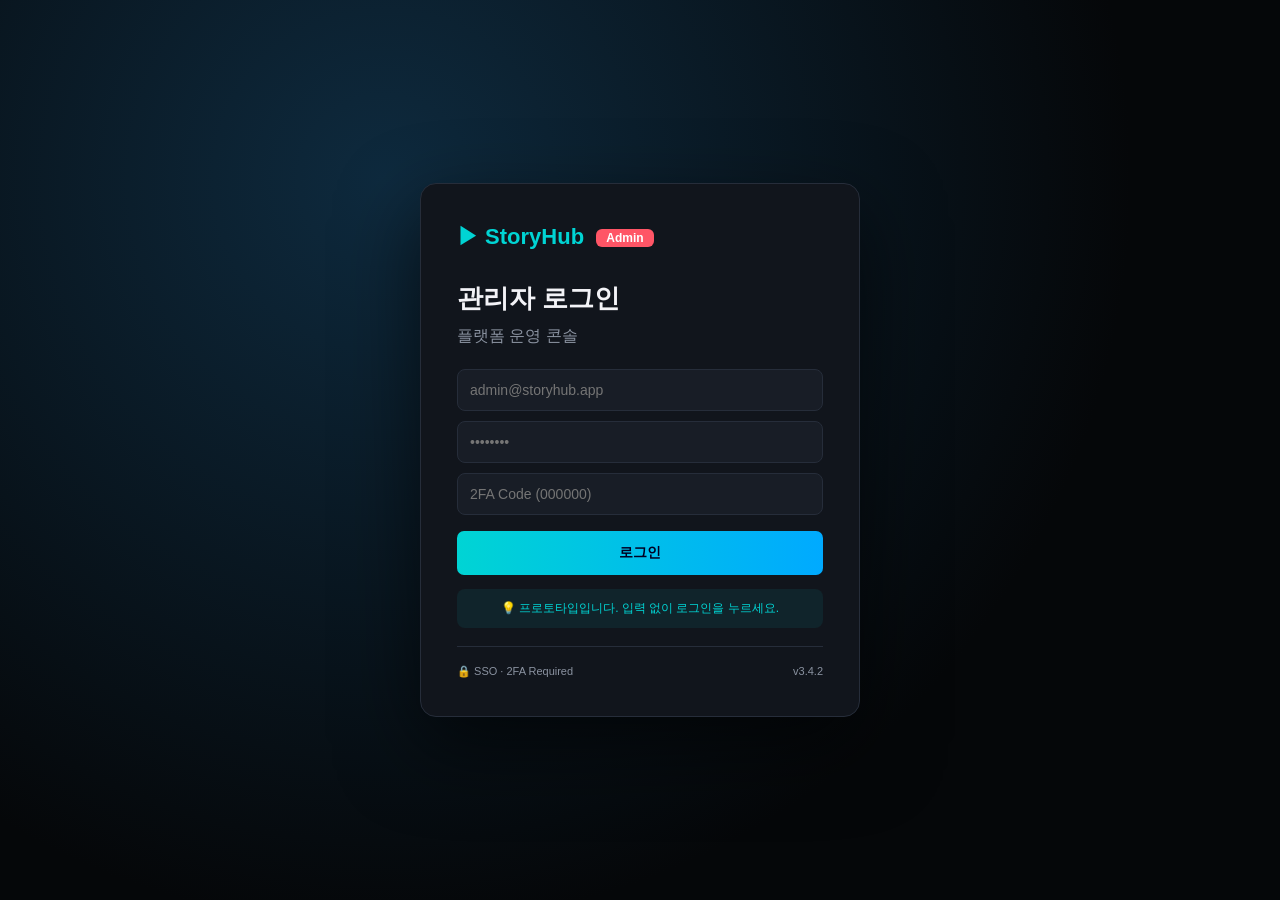
==== admin.html @ e4908abc "add file" ====
<!DOCTYPE html>
<html lang="ko">
<head>
<meta charset="UTF-8">
<meta name="viewport" content="width=device-width, initial-scale=1.0">
<title>StoryHub Admin Console</title>
<link rel="stylesheet" href="admin-styles.css">
</head>
<body>

<!-- ============ LOGIN ============ -->
<div id="loginOverlay" class="login-overlay">
  <div class="login-box">
    <div class="login-brand">▶ StoryHub <span class="ad">Admin</span></div>
    <h1 data-i18n="login_title">관리자 로그인</h1>
    <p data-i18n="login_sub">플랫폼 운영 콘솔</p>
    <div class="login-body">
      <input type="email" placeholder="admin@storyhub.app">
      <input type="password" placeholder="••••••••">
      <input type="text" placeholder="2FA Code (000000)">
      <button class="btn-primary full" onclick="enterAdmin()" data-i18n="btn_login">로그인</button>
    </div>
    <div class="login-note" data-i18n="auth_note">💡 프로토타입입니다. 입력 없이 로그인을 누르세요.</div>
    <div class="login-foot">
      <span>🔒 SSO · 2FA Required</span>
      <span>v3.4.2</span>
    </div>
  </div>
</div>

<!-- ============ CONSOLE ============ -->
<div id="console" class="console hidden">

  <aside class="sidebar">
    <div class="sb-brand">▶ <span>StoryHub</span><em>Admin Console</em></div>
    <div class="sb-user">
      <div class="sb-user-av">A</div>
      <div>
        <div class="sb-user-name">Admin · Park J.</div>
        <div class="sb-user-role">Super Admin</div>
      </div>
      <span class="online"></span>
    </div>
    <nav class="sb-nav" id="sbNav">
      <a href="#" data-page="dashboard" class="active"><span>📊</span><span data-i18n="nav_dashboard">대시보드</span></a>
      <div class="sb-sec" data-i18n="sec_review">검수</div>
      <a href="#" data-page="review"><span>⏳</span><span data-i18n="nav_review">검수 대기</span><em class="badge-num" id="bgReview">12</em></a>
      <a href="#" data-page="subtitle"><span>💬</span><span data-i18n="nav_sub">자막 검수</span><em class="badge-num">38</em></a>
      <a href="#" data-page="reports"><span>🚩</span><span data-i18n="nav_reports">신고 처리</span><em class="badge-num red">7</em></a>
      <div class="sb-sec" data-i18n="sec_manage">관리</div>
      <a href="#" data-page="content"><span>🎞️</span><span data-i18n="nav_content">콘텐츠</span></a>
      <a href="#" data-page="partners"><span>🤝</span><span data-i18n="nav_partners">파트너</span></a>
      <a href="#" data-page="users"><span>👥</span><span data-i18n="nav_users">사용자</span></a>
      <div class="sb-sec" data-i18n="sec_revenue">매출</div>
      <a href="#" data-page="settlements"><span>💰</span><span data-i18n="nav_settle">정산</span></a>
      <a href="#" data-page="featured"><span>🎯</span><span data-i18n="nav_feat">추천 / 배너</span></a>
      <a href="#" data-page="promotions"><span>🎁</span><span data-i18n="nav_promo">프로모션</span></a>
      <div class="sb-sec" data-i18n="sec_system">시스템</div>
      <a href="#" data-page="analytics"><span>📈</span><span data-i18n="nav_analytics">통계 분석</span></a>
      <a href="#" data-page="system"><span>🛠</span><span data-i18n="nav_system">시스템 설정</span></a>
    </nav>
    <div class="sb-foot">
      <div class="health">
        <span class="online"></span> <span data-i18n="all_ops">All systems operational</span>
      </div>
      <a href="#" id="btnLogout"><span>🚪</span><span data-i18n="logout">로그아웃</span></a>
    </div>
  </aside>

  <div class="main">
    <header class="topbar">
      <div class="tb-left">
        <input type="text" class="search" placeholder="콘텐츠, 파트너, 사용자, 거래 검색...">
      </div>
      <div class="tb-right">
        <select id="langSelect" class="select-mini">
          <option value="ko">🇰🇷 KO</option><option value="en">🇺🇸 EN</option>
        </select>
        <button class="icon-btn">🌐 <span data-i18n="all_regions">전 지역</span></button>
        <button class="icon-btn" id="bellBtn">🔔 <span class="dot"></span></button>
        <button class="icon-btn" onclick="window.open('partner.html','_blank')">📦 <span data-i18n="open_partner">파트너 콘솔</span></button>
        <button class="icon-btn" onclick="window.open('index.html','_blank')">👁 <span data-i18n="open_user">유저 화면</span></button>
        <div class="profile-wrap">
          <button class="avatar" id="avatarBtn">A</button>
          <div class="profile-menu hidden" id="profileMenu">
            <div class="pm-head"><strong>Park Jaehyun</strong><span>admin@storyhub.app</span><div class="role-tag">Super Admin</div></div>
            <a href="#" data-page="system"><span data-i18n="pm_account">계정 / 권한</span></a>
            <a href="#" data-page="system"><span data-i18n="pm_audit">감사 로그</span></a>
            <hr>
            <a href="#" id="pmLogout"><span data-i18n="logout">로그아웃</span></a>
          </div>
        </div>
      </div>
    </header>

    <div class="notif-drawer hidden" id="notifDrawer">
      <h4 data-i18n="notif_title">알림</h4>
      <div id="notifList"></div>
    </div>

    <main class="page" id="page"></main>
  </div>
</div>

<!-- Modals -->
<div class="modal-backdrop hidden" id="reviewModal">
  <div class="modal review-modal"><button class="close" onclick="closeModal('reviewModal')">×</button><div id="reviewBody"></div></div>
</div>
<div class="modal-backdrop hidden" id="detailModal">
  <div class="modal detail-modal"><button class="close" onclick="closeModal('detailModal')">×</button><div id="detailBody"></div></div>
</div>
<div class="modal-backdrop hidden" id="actionModal">
  <div class="modal action-modal"><button class="close" onclick="closeModal('actionModal')">×</button><div id="actionBody"></div></div>
</div>

<div class="toast hidden" id="toast"></div>

<script src="admin-data.js"></script>
<script src="admin-app.js"></script>
</body>
</html>
---- admin-styles.css ----
* { box-sizing: border-box; margin: 0; padding: 0; }
:root {
  --bg: #0a0d12; --bg2: #11151c; --card: #181d26; --card2: #1f2530;
  --text: #f3f3f7; --muted: #8a92a0; --line: #262d3a;
  --accent: #00d4d4; --accent2: #ffb84d; --accent3: #00aaff;
  --green: #3ad17a; --red: #ff5566; --orange: #ff9933; --blue: #3a8aff;
}
html, body {
  background: var(--bg); color: var(--text);
  font-family: -apple-system, BlinkMacSystemFont, "Segoe UI", "Pretendard", "Apple SD Gothic Neo", "Noto Sans KR", sans-serif;
  line-height: 1.55;
}
button { font-family: inherit; }
a { color: inherit; text-decoration: none; }
.hidden { display: none !important; }
.muted { color: var(--muted); }
.mono { font-family: ui-monospace, SFMono-Regular, Menlo, monospace; font-size: 12px; }

/* ========== LOGIN ========== */
.login-overlay {
  position: fixed; inset: 0; z-index: 999;
  background: radial-gradient(circle at 30% 20%, #0e2a3e 0%, #050709 65%);
  display: flex; align-items: center; justify-content: center; padding: 20px;
}
.login-box {
  width: 440px; max-width: 100%; background: var(--bg2);
  border: 1px solid var(--line); border-radius: 16px; padding: 36px;
  box-shadow: 0 30px 80px rgba(0,0,0,0.6);
}
.login-brand { font-size: 22px; font-weight: 800; margin-bottom: 24px; color: var(--accent); }
.login-brand .ad { background: var(--red); color: white; padding: 2px 10px; border-radius: 6px; font-size: 12px; margin-left: 6px; vertical-align: middle; }
.login-box h1 { font-size: 26px; margin-bottom: 6px; }
.login-box > p { color: var(--muted); margin-bottom: 20px; }
.login-body input {
  width: 100%; background: var(--card); border: 1px solid var(--line); padding: 12px;
  border-radius: 8px; color: var(--text); font-size: 14px; margin-bottom: 10px;
}
.login-body input:focus { outline: none; border-color: var(--accent); }
.btn-primary.full { width: 100%; padding: 13px; font-size: 14px; margin-top: 6px; }
.login-note { margin-top: 14px; padding: 10px; background: rgba(0,212,212,0.08); border-radius: 8px; font-size: 12px; color: var(--accent); text-align: center; }
.login-foot { display: flex; justify-content: space-between; margin-top: 18px; padding-top: 16px; border-top: 1px solid var(--line); font-size: 11px; color: var(--muted); }

/* ========== CONSOLE LAYOUT ========== */
.console { display: flex; min-height: 100vh; }
.sidebar {
  width: 240px; background: var(--bg2); border-right: 1px solid var(--line);
  padding: 16px 12px; display: flex; flex-direction: column;
  position: sticky; top: 0; height: 100vh;
}
.sb-brand {
  font-size: 16px; font-weight: 800; padding: 4px 8px 12px;
  border-bottom: 1px solid var(--line); margin-bottom: 12px;
  color: var(--accent);
}
.sb-brand em { display: block; font-style: normal; font-size: 10px; color: var(--muted); margin-top: 2px; letter-spacing: 1px; text-transform: uppercase; }
.sb-user {
  display: flex; gap: 10px; align-items: center;
  padding: 10px; background: var(--card); border-radius: 10px; margin-bottom: 12px; position: relative;
}
.sb-user-av { width: 32px; height: 32px; border-radius: 50%; background: linear-gradient(135deg, var(--accent), var(--accent3)); display: flex; align-items: center; justify-content: center; font-weight: 800; font-size: 14px; color: #002; }
.sb-user-name { font-weight: 700; font-size: 12px; }
.sb-user-role { font-size: 10px; color: var(--accent2); }
.online { width: 8px; height: 8px; border-radius: 50%; background: var(--green); position: absolute; right: 10px; top: 50%; transform: translateY(-50%); box-shadow: 0 0 0 0 rgba(58,209,122,0.6); animation: pulse 2s infinite; }
@keyframes pulse { 0%,100% { box-shadow: 0 0 0 0 rgba(58,209,122,0.6); } 50% { box-shadow: 0 0 0 6px rgba(58,209,122,0); } }

.sb-nav { flex: 1; display: flex; flex-direction: column; gap: 1px; overflow-y: auto; }
.sb-sec { font-size: 10px; color: var(--muted); padding: 12px 8px 6px; letter-spacing: 1px; text-transform: uppercase; }
.sb-nav a {
  display: flex; gap: 10px; align-items: center; padding: 9px 12px;
  border-radius: 6px; font-size: 13px; color: var(--muted); cursor: pointer;
}
.sb-nav a:hover { background: var(--card); color: var(--text); }
.sb-nav a.active { background: linear-gradient(90deg, rgba(0,212,212,0.18), rgba(0,170,255,0.08)); color: var(--accent); font-weight: 600; border-left: 2px solid var(--accent); padding-left: 10px; }
.sb-nav a span:first-child { width: 18px; text-align: center; font-size: 14px; }
.badge-num { background: var(--accent); color: #002; font-style: normal; font-weight: 800; font-size: 10px; padding: 2px 7px; border-radius: 999px; margin-left: auto; }
.badge-num.red { background: var(--red); color: white; }

.sb-foot { padding-top: 12px; border-top: 1px solid var(--line); }
.health { display: flex; align-items: center; gap: 8px; padding: 8px 10px; background: var(--card); border-radius: 8px; font-size: 11px; margin-bottom: 6px; }
.sb-foot a { display: flex; gap: 10px; align-items: center; padding: 8px 12px; border-radius: 6px; font-size: 12px; color: var(--muted); cursor: pointer; }
.sb-foot a:hover { color: var(--text); }

.main { flex: 1; min-width: 0; }
.topbar {
  display: flex; justify-content: space-between; align-items: center;
  padding: 10px 24px; background: rgba(10,13,18,0.85); backdrop-filter: blur(10px);
  border-bottom: 1px solid var(--line); position: sticky; top: 0; z-index: 50;
}
.tb-left { flex: 1; max-width: 480px; }
.search {
  width: 100%; background: var(--card); border: 1px solid var(--line); color: var(--text);
  padding: 9px 14px; border-radius: 8px; font-size: 13px;
}
.search:focus { outline: none; border-color: var(--accent); }
.tb-right { display: flex; align-items: center; gap: 8px; }
.select-mini { background: var(--card); border: 1px solid var(--line); color: var(--text); padding: 7px 10px; border-radius: 7px; font-size: 12px; cursor: pointer; }
.icon-btn { background: var(--card); border: 1px solid var(--line); color: var(--text); padding: 7px 12px; border-radius: 7px; cursor: pointer; font-size: 12px; position: relative; }
.icon-btn:hover { border-color: var(--accent); }
.icon-btn .dot { position: absolute; top: 4px; right: 6px; width: 7px; height: 7px; border-radius: 50%; background: var(--red); }

.profile-wrap { position: relative; }
.avatar { width: 34px; height: 34px; border-radius: 50%; background: linear-gradient(135deg, var(--accent), var(--accent3)); border: none; cursor: pointer; font-weight: 800; color: #002; font-size: 14px; }
.profile-menu {
  position: absolute; top: 44px; right: 0; width: 240px; background: var(--bg2);
  border: 1px solid var(--line); border-radius: 10px; padding: 12px;
  box-shadow: 0 20px 60px rgba(0,0,0,0.6); z-index: 60;
}
.pm-head { padding: 8px 8px 12px; border-bottom: 1px solid var(--line); margin-bottom: 8px; }
.pm-head strong { display: block; font-size: 14px; }
.pm-head span { font-size: 11px; color: var(--muted); }
.role-tag { display: inline-block; background: var(--accent); color: #002; padding: 2px 8px; border-radius: 999px; font-size: 10px; font-weight: 700; margin-top: 6px; }
.profile-menu a { display: block; padding: 8px 10px; font-size: 13px; border-radius: 6px; cursor: pointer; }
.profile-menu a:hover { background: var(--card); }
.profile-menu hr { border: none; border-top: 1px solid var(--line); margin: 6px 0; }

.notif-drawer { position: fixed; top: 56px; right: 24px; width: 320px; background: var(--bg2); border: 1px solid var(--line); border-radius: 10px; padding: 14px; z-index: 60; box-shadow: 0 20px 60px rgba(0,0,0,0.6); }
.notif-drawer h4 { margin-bottom: 12px; font-size: 14px; }
.notif-row { display: flex; gap: 10px; padding: 10px; background: var(--card); border-radius: 8px; margin-bottom: 6px; }
.notif-dot { width: 8px; height: 8px; border-radius: 50%; margin-top: 6px; flex-shrink: 0; }
.notif-dot.ok { background: var(--green); }
.notif-dot.warn { background: var(--red); }
.notif-dot.info { background: var(--blue); }
.notif-row p { font-size: 12px; }
.notif-row span { font-size: 10px; color: var(--muted); }

.page { padding: 24px; min-height: calc(100vh - 56px); }

/* ========== COMMON ========== */
.page-head { margin-bottom: 20px; }
.page-head.row { display: flex; justify-content: space-between; align-items: flex-end; gap: 16px; flex-wrap: wrap; }
.page-head h1 { font-size: 24px; font-weight: 800; }
.page-head p { color: var(--muted); font-size: 13px; margin-top: 4px; }
.page-actions { display: flex; gap: 8px; align-items: center; }

.btn-primary { background: linear-gradient(90deg, var(--accent), var(--accent3)); color: #002; border: none; padding: 9px 18px; border-radius: 7px; font-weight: 700; cursor: pointer; font-size: 13px; }
.btn-primary:hover { transform: translateY(-1px); box-shadow: 0 6px 20px rgba(0,212,212,0.3); }
.btn-primary.small { padding: 6px 14px; font-size: 12px; }
.btn-primary.big { padding: 13px 28px; font-size: 15px; }
.btn-secondary { background: var(--card); border: 1px solid var(--line); color: var(--text); padding: 9px 18px; border-radius: 7px; cursor: pointer; font-size: 13px; }
.btn-secondary.small { padding: 6px 12px; font-size: 12px; }
.btn-outline { background: transparent; border: 1px solid var(--line); color: var(--text); padding: 8px 16px; border-radius: 7px; cursor: pointer; font-size: 12px; }
.btn-outline:hover { border-color: var(--accent); }
.btn-success { background: var(--green); color: white; border: none; padding: 9px 18px; border-radius: 7px; font-weight: 700; cursor: pointer; font-size: 13px; }
.btn-danger { background: var(--red); color: white; border: none; padding: 9px 18px; border-radius: 7px; font-weight: 700; cursor: pointer; font-size: 13px; }
.btn-danger.small { padding: 6px 14px; font-size: 12px; }
.like-btn { background: transparent; color: var(--muted); border: 1px solid var(--line); padding: 4px 10px; border-radius: 999px; font-size: 11px; cursor: pointer; }
.like-btn:hover { border-color: var(--accent); color: var(--text); }
.like-btn.ok { color: var(--green); border-color: rgba(58,209,122,0.4); }
.like-btn.no { color: var(--red); border-color: rgba(255,85,102,0.4); }

/* ========== KPI ========== */
.kpi-grid { display: grid; gap: 12px; margin-bottom: 20px; }
.kpi-grid.k4 { grid-template-columns: repeat(4, 1fr); }
.kpi-grid.k6 { grid-template-columns: repeat(6, 1fr); }
.kpi { background: var(--card); padding: 16px; border-radius: 10px; display: flex; gap: 12px; align-items: center; border: 1px solid var(--line); }
.kpi-icon { width: 42px; height: 42px; border-radius: 10px; background: linear-gradient(135deg, rgba(0,212,212,0.15), rgba(0,170,255,0.08)); display: flex; align-items: center; justify-content: center; font-size: 20px; flex-shrink: 0; }
.kpi-body { flex: 1; min-width: 0; }
.kpi-label { font-size: 11px; color: var(--muted); margin-bottom: 3px; }
.kpi-value { font-size: 19px; font-weight: 800; }
.delta { font-size: 10px; margin-top: 3px; display: inline-block; font-weight: 600; }
.delta.up { color: var(--green); }
.delta.down { color: var(--red); }
.delta.neutral { color: var(--accent2); }

/* ========== CARDS / GRID ========== */
.card { background: var(--card); border-radius: 12px; padding: 18px; margin-bottom: 16px; border: 1px solid var(--line); }
.card.no-pad { padding: 0; overflow: hidden; }
.card-head { display: flex; justify-content: space-between; align-items: center; margin-bottom: 14px; }
.card-head h3 { font-size: 14px; font-weight: 700; }
.card-head h3 em { background: var(--card2); color: var(--muted); font-style: normal; font-size: 11px; padding: 2px 8px; border-radius: 999px; margin-left: 6px; }
.card-head h3 em.badge-num { background: var(--accent); color: #002; }
.dash-grid-2 { display: grid; grid-template-columns: 1.4fr 1fr; gap: 14px; margin-bottom: 16px; }

/* ========== QUICK ACTIONS ========== */
.quick-grid { display: grid; grid-template-columns: repeat(5, 1fr); gap: 10px; }
.qa-card {
  background: var(--bg2); border: 1px solid var(--line); border-radius: 10px;
  padding: 14px; cursor: pointer; display: flex; gap: 12px; align-items: center;
  text-align: left; color: var(--text); transition: 0.2s;
}
.qa-card:hover { border-color: var(--accent); transform: translateY(-2px); }
.qa-icon { font-size: 24px; width: 42px; height: 42px; border-radius: 10px; background: var(--card); display: flex; align-items: center; justify-content: center; }
.qa-icon.red { background: rgba(255,85,102,0.15); }
.qa-icon.green { background: rgba(58,209,122,0.15); }
.qa-card strong { display: block; font-size: 22px; font-weight: 800; color: var(--accent); }
.qa-card span { font-size: 11px; color: var(--muted); }

/* ========== CHARTS ========== */
.chart-wrap { height: 200px; position: relative; }
.chart-wrap.big { height: 280px; }
.line-chart { width: 100%; height: 100%; }
.chart-caption { font-size: 12px; color: var(--muted); margin-top: 10px; padding-top: 10px; border-top: 1px solid var(--line); }
.chart-caption strong { color: var(--accent); margin: 0 4px; }

.hbar-list { display: flex; flex-direction: column; gap: 8px; }
.hbar-row { display: grid; grid-template-columns: 130px 1fr 80px; gap: 10px; align-items: center; font-size: 12px; }
.hbar-track { height: 8px; background: var(--bg2); border-radius: 4px; overflow: hidden; }
.hbar-fill { height: 100%; background: linear-gradient(90deg, var(--accent), var(--accent3)); border-radius: 4px; transition: 0.6s; }
.hbar-val { text-align: right; color: var(--muted); }

/* ========== LIVE FEED ========== */
.live-dot { display: flex; align-items: center; gap: 6px; font-size: 10px; color: var(--red); font-weight: 700; }
.live-dot i { width: 8px; height: 8px; border-radius: 50%; background: var(--red); animation: pulse-r 1.5s infinite; }
@keyframes pulse-r { 0%,100% { opacity: 1; } 50% { opacity: 0.3; } }
.live-feed { display: flex; flex-direction: column; gap: 4px; min-height: 220px; max-height: 280px; overflow: hidden; }
.lf-row { display: flex; gap: 10px; align-items: center; padding: 8px 12px; background: var(--bg2); border-radius: 6px; font-size: 12px; animation: slideDown 0.3s ease; border-left: 2px solid transparent; }
.lf-row:first-child { border-left-color: var(--accent); background: rgba(0,212,212,0.06); }
@keyframes slideDown { from { transform: translateY(-8px); opacity: 0; } to { transform: translateY(0); opacity: 1; } }
.lf-type { width: 6px; height: 6px; border-radius: 50%; background: var(--blue); flex-shrink: 0; }
.lf-type.signup { background: var(--green); }
.lf-type.pay { background: var(--accent2); }
.lf-type.upload { background: var(--blue); }
.lf-type.report { background: var(--red); }
.lf-type.sub { background: #aa66ff; }
.lf-type.partner { background: var(--accent); }
.lf-type.watch { background: var(--muted); }
.lf-text { flex: 1; }
.lf-time { color: var(--muted); font-size: 10px; }

/* ========== HEALTH ========== */
.health-list { display: flex; flex-direction: column; gap: 6px; }
.health-row { display: grid; grid-template-columns: 1.5fr 1fr 1fr 70px; gap: 10px; align-items: center; padding: 10px 12px; background: var(--bg2); border-radius: 6px; font-size: 12px; }
.hl-name { font-weight: 600; }
.hl-uptime { color: var(--green); font-family: monospace; }
.hl-latency { color: var(--muted); font-family: monospace; }
.hl-status { text-align: center; padding: 3px 8px; border-radius: 4px; font-size: 10px; font-weight: 700; }
.hl-status.ok { background: rgba(58,209,122,0.15); color: var(--green); }
.hl-status.warn { background: rgba(255,153,51,0.15); color: var(--orange); }

/* ========== TABLES ========== */
.data-table { width: 100%; border-collapse: collapse; }
.data-table th, .data-table td { text-align: left; padding: 11px 14px; border-bottom: 1px solid var(--line); font-size: 12px; vertical-align: middle; }
.data-table th { color: var(--muted); font-weight: 600; font-size: 10px; text-transform: uppercase; letter-spacing: 0.5px; background: var(--bg2); }
.data-table td.r, .data-table th.r { text-align: right; }
.data-table tbody tr:hover { background: var(--bg2); }
.total-row { background: var(--bg2); }
.total-row td { font-size: 13px; padding: 14px; border-top: 2px solid var(--accent); border-bottom: none; }

/* ========== STATUS / FILTER ========== */
.status-badge { display: inline-block; padding: 3px 10px; border-radius: 999px; font-size: 10px; font-weight: 700; }
.status-badge.published, .status-badge.active, .status-badge.approved { background: rgba(58,209,122,0.15); color: var(--green); }
.status-badge.review, .status-badge.pending { background: rgba(255,184,77,0.15); color: var(--accent2); }
.status-badge.rejected, .status-badge.suspended, .status-badge.blocked { background: rgba(255,85,102,0.15); color: var(--red); }
.status-badge.draft { background: rgba(154,154,168,0.15); color: var(--muted); }

.filter-tabs { display: flex; gap: 6px; margin-bottom: 14px; flex-wrap: wrap; }
.ftab { background: var(--card); border: 1px solid var(--line); color: var(--muted); padding: 7px 14px; border-radius: 999px; font-size: 12px; cursor: pointer; }
.ftab:hover { border-color: var(--accent); color: var(--text); }
.ftab.active { background: var(--accent); border-color: var(--accent); color: #002; font-weight: 700; }
.ftab em { font-style: normal; opacity: 0.7; margin-left: 6px; font-size: 10px; }
.ftab.active em { opacity: 1; }

.ct-cell { display: flex; gap: 10px; align-items: center; }
.ct-thumb { width: 50px; height: 30px; border-radius: 4px; flex-shrink: 0; }

/* ========== PRIORITY ========== */
.prio { padding: 3px 8px; border-radius: 4px; font-size: 10px; font-weight: 700; }
.prio.high { background: rgba(255,85,102,0.18); color: var(--red); }
.prio.normal { background: rgba(154,154,168,0.15); color: var(--muted); }
.prio.low { background: rgba(154,154,168,0.1); color: var(--muted); }

/* ========== REVIEW MODAL ========== */
.modal-backdrop { position: fixed; inset: 0; z-index: 200; background: rgba(0,0,0,0.85); backdrop-filter: blur(6px); display: flex; align-items: center; justify-content: center; padding: 20px; }
.modal { background: var(--bg2); border-radius: 14px; padding: 28px; position: relative; max-width: 600px; width: 100%; max-height: 92vh; overflow-y: auto; border: 1px solid var(--line); animation: pop 0.25s ease; }
@keyframes pop { from { transform: scale(0.96); opacity: 0; } to { transform: scale(1); opacity: 1; } }
.close { position: absolute; top: 14px; right: 16px; background: transparent; color: var(--muted); border: none; font-size: 26px; cursor: pointer; z-index: 10; }
.close:hover { color: white; }
.review-modal { max-width: 1000px; }

.rv-grid { display: grid; grid-template-columns: 1fr 1fr; gap: 24px; margin-top: 16px; }
.rv-preview { aspect-ratio: 16/9; border-radius: 10px; position: relative; display: flex; align-items: center; justify-content: center; flex-direction: column; gap: 14px; margin-bottom: 16px; }
.play-icon { width: 60px; height: 60px; border-radius: 50%; background: rgba(0,0,0,0.4); border: 2px solid white; display: flex; align-items: center; justify-content: center; font-size: 22px; }
.rv-meta { position: absolute; bottom: 10px; left: 10px; background: rgba(0,0,0,0.7); padding: 4px 10px; border-radius: 4px; font-size: 11px; }
.rv-info h3 { font-size: 18px; }
.rv-meta-grid { display: grid; grid-template-columns: 1fr 1fr; gap: 8px; margin-top: 12px; }
.rv-meta-grid > div { background: var(--card); padding: 10px; border-radius: 6px; }
.rv-meta-grid span { font-size: 10px; color: var(--muted); display: block; }
.rv-meta-grid strong { font-size: 13px; }
.rv-files { margin-top: 14px; display: flex; flex-direction: column; gap: 4px; }
.rv-file { padding: 8px 12px; background: var(--card); border-radius: 6px; font-size: 12px; }
.rv-file.ok { color: var(--green); }

.rv-right h4 { font-size: 13px; margin-bottom: 10px; }
.rv-right h4 em { font-style: normal; font-weight: 400; color: var(--muted); margin-left: 6px; font-size: 11px; }
.checklist { display: flex; flex-direction: column; gap: 4px; max-height: 220px; overflow-y: auto; padding-right: 4px; }
.cl-row { display: flex; gap: 10px; align-items: flex-start; padding: 8px 10px; background: var(--card); border-radius: 6px; font-size: 12px; cursor: pointer; }
.cl-row input { margin-top: 2px; accent-color: var(--accent); }
.ai-detect { background: linear-gradient(135deg, rgba(0,212,212,0.08), rgba(170,102,255,0.05)); border: 1px solid rgba(0,212,212,0.25); padding: 12px 14px; border-radius: 8px; margin-top: 14px; font-size: 12px; }
.ai-detect strong { display: block; margin-bottom: 8px; }
.ai-detect ul { list-style: none; padding-left: 0; }
.ai-detect li { padding: 3px 0 3px 18px; position: relative; }
.ai-detect li::before { content: '✓'; position: absolute; left: 0; }
.ai-detect li.warn::before { content: '⚠'; color: var(--orange); }
.ai-detect li.ok { color: var(--green); }
.ai-detect li.warn { color: var(--orange); }

.rv-reason { width: 100%; background: var(--card); border: 1px solid var(--line); color: var(--text); padding: 10px; border-radius: 6px; font-family: inherit; font-size: 12px; resize: vertical; }
.rv-actions { display: flex; gap: 8px; justify-content: flex-end; margin-top: 16px; padding-top: 16px; border-top: 1px solid var(--line); flex-wrap: wrap; }

/* ========== REPORTS ========== */
.report-list { display: flex; flex-direction: column; gap: 12px; }
.report-card { background: var(--card); padding: 16px; border-radius: 10px; border: 1px solid var(--line); }
.rep-head { display: flex; gap: 10px; align-items: center; margin-bottom: 10px; }
.rep-id { font-family: monospace; font-size: 11px; color: var(--muted); }
.severity { padding: 2px 8px; border-radius: 4px; font-size: 10px; font-weight: 700; }
.severity.high { background: rgba(255,85,102,0.2); color: var(--red); }
.severity.medium { background: rgba(255,153,51,0.2); color: var(--orange); }
.severity.low { background: rgba(154,154,168,0.15); color: var(--muted); }
.rep-date { font-size: 11px; color: var(--muted); margin-left: auto; }
.rep-grid { display: grid; grid-template-columns: repeat(3, 1fr); gap: 12px; margin-bottom: 12px; }
.rep-grid > div { background: var(--bg2); padding: 10px; border-radius: 6px; }
.rep-grid span { font-size: 10px; color: var(--muted); display: block; margin-bottom: 2px; }
.rep-grid strong { font-size: 13px; }
.rep-content { background: var(--bg); padding: 12px 16px; border-radius: 6px; border-left: 3px solid var(--orange); font-size: 13px; font-style: italic; margin-bottom: 12px; }
.rep-actions { display: flex; gap: 8px; justify-content: flex-end; flex-wrap: wrap; }

/* ========== AI SCORE ========== */
.score-cell { display: inline-block; padding: 3px 10px; border-radius: 4px; font-size: 11px; font-weight: 700; }
.score-cell.high { background: rgba(58,209,122,0.15); color: var(--green); }
.score-cell.mid { background: rgba(255,184,77,0.15); color: var(--accent2); }
.score-cell.low { background: rgba(255,85,102,0.15); color: var(--red); }

/* ========== SETTLEMENTS ========== */
.settle-summary { display: grid; grid-template-columns: 1.4fr 1fr 1fr 1fr; gap: 12px; margin-bottom: 16px; }
.ss-card { background: var(--card); padding: 18px; border-radius: 10px; border: 1px solid var(--line); }
.ss-card.primary { background: linear-gradient(135deg, rgba(0,212,212,0.15), rgba(0,170,255,0.08)); border-color: rgba(0,212,212,0.3); position: relative; overflow: hidden; }
.ss-card.primary::before { content: ''; position: absolute; top: -30px; right: -30px; width: 120px; height: 120px; background: radial-gradient(circle, rgba(0,212,212,0.3), transparent 70%); }
.ss-lbl { font-size: 11px; color: var(--muted); margin-bottom: 6px; position: relative; }
.ss-val { font-size: 28px; font-weight: 900; color: var(--accent); position: relative; }
.ss-val.small { font-size: 18px; }

/* ========== FEATURED / BANNERS ========== */
.banner-grid { display: grid; grid-template-columns: repeat(3, 1fr); gap: 12px; }
.banner-card { background: var(--bg2); border-radius: 10px; overflow: hidden; border: 1px solid var(--line); }
.bn-thumb { aspect-ratio: 16/9; position: relative; padding: 14px; display: flex; align-items: flex-end; }
.bn-pos { position: absolute; top: 10px; left: 10px; background: rgba(0,0,0,0.6); color: white; padding: 3px 8px; border-radius: 4px; font-size: 10px; font-weight: 700; }
.bn-overlay strong { display: block; font-size: 16px; }
.bn-overlay span { font-size: 11px; opacity: 0.85; }
.bn-body { padding: 12px; }
.bn-row { display: flex; justify-content: space-between; padding: 4px 0; font-size: 11px; }
.bn-row span { color: var(--muted); }
.bn-actions { display: flex; gap: 6px; margin-top: 8px; }

.row-list { display: flex; flex-direction: column; gap: 6px; }
.rl-row { display: flex; align-items: center; gap: 12px; padding: 12px 14px; background: var(--bg2); border-radius: 8px; }
.rl-handle { color: var(--muted); cursor: grab; font-size: 14px; }
.rl-num { width: 24px; height: 24px; border-radius: 50%; background: var(--card); display: flex; align-items: center; justify-content: center; font-size: 11px; font-weight: 700; }
.rl-info { flex: 1; }
.rl-info strong { font-size: 13px; display: block; }
.rl-info span { font-size: 11px; }
.rl-actions { display: flex; gap: 6px; }

/* ========== ANALYTICS ========== */
.funnel { display: flex; flex-direction: column; gap: 6px; padding: 8px 0; }
.fn-row { display: flex; }
.fn-bar { padding: 12px 16px; border-radius: 6px; color: white; min-width: 30%; display: flex; justify-content: space-between; align-items: center; transition: 0.3s; }
.fn-label { font-weight: 700; font-size: 13px; }
.fn-val { font-size: 11px; }
.fn-val em { font-style: normal; opacity: 0.85; margin-left: 4px; }

.cohort { display: flex; flex-direction: column; gap: 4px; font-size: 11px; }
.ch-head, .ch-row { display: grid; grid-template-columns: 80px repeat(4, 1fr); gap: 4px; align-items: center; }
.ch-head span { font-size: 10px; color: var(--muted); text-align: center; padding: 6px; }
.ch-label { font-size: 11px; color: var(--muted); padding-left: 4px; }
.ch-cell { padding: 8px; text-align: center; font-weight: 700; font-size: 11px; border-radius: 4px; color: var(--text); }

/* ========== DETAIL / ACTION MODAL ========== */
.detail-modal { max-width: 600px; }
.action-modal { max-width: 480px; }
.detail-modal h2 { font-size: 20px; margin-bottom: 8px; }
.action-modal h2 { font-size: 18px; margin-bottom: 8px; }
.form-card { background: var(--card); padding: 16px; border-radius: 8px; margin-bottom: 12px; }
.form-card h3, .form-card h4 { font-size: 13px; margin-bottom: 12px; }
.form-row { display: grid; grid-template-columns: 130px 1fr; gap: 10px; align-items: center; margin-bottom: 10px; }
.form-row label { color: var(--muted); font-size: 12px; }
.form-row input, .form-row select, .form-row textarea {
  background: var(--bg2); border: 1px solid var(--line); color: var(--text);
  padding: 9px 12px; border-radius: 6px; font-size: 12px; font-family: inherit;
}
.form-row textarea, .form-card textarea { width: 100%; resize: vertical; min-height: 70px; background: var(--bg2); border: 1px solid var(--line); color: var(--text); padding: 9px 12px; border-radius: 6px; font-family: inherit; font-size: 12px; }
.up-label { display: block; font-size: 12px; color: var(--muted); margin-bottom: 8px; font-weight: 600; }
.rs-row { display: flex; justify-content: space-between; padding: 8px 0; border-bottom: 1px solid var(--line); font-size: 12px; }
.rs-row:last-child { border-bottom: none; }
.rs-row span { color: var(--muted); }

.ct-detail-stats { display: grid; grid-template-columns: repeat(3, 1fr); gap: 8px; margin-top: 14px; }
.ct-detail-stats > div { background: var(--card); padding: 12px; border-radius: 8px; text-align: center; }
.ct-detail-stats span { font-size: 10px; color: var(--muted); display: block; margin-bottom: 4px; }
.ct-detail-stats strong { font-size: 16px; color: var(--accent); }

/* ========== SYSTEM ========== */
.chip-grid { display: flex; flex-wrap: wrap; gap: 6px; }
.chip-item { background: var(--bg2); border: 1px solid var(--line); padding: 6px 12px; border-radius: 999px; font-size: 12px; display: inline-flex; align-items: center; gap: 8px; }
.chip-item em { font-style: normal; color: var(--muted); cursor: pointer; }
.chip-item em:hover { color: var(--red); }

.link-code { background: var(--bg2); padding: 3px 8px; border-radius: 4px; font-family: monospace; font-size: 11px; color: var(--accent); }

/* ========== TOAST ========== */
.toast {
  position: fixed; bottom: 24px; left: 50%; transform: translateX(-50%);
  background: var(--text); color: var(--bg); padding: 12px 22px;
  border-radius: 999px; font-size: 13px; font-weight: 600; z-index: 300;
  box-shadow: 0 10px 40px rgba(0,0,0,0.5);
}
.toast.hidden { display: none; }

/* ========== RESPONSIVE ========== */
@media (max-width: 1200px) {
  .kpi-grid.k6 { grid-template-columns: repeat(3, 1fr); }
  .kpi-grid.k4 { grid-template-columns: repeat(2, 1fr); }
  .quick-grid { grid-template-columns: repeat(3, 1fr); }
  .banner-grid { grid-template-columns: repeat(2, 1fr); }
  .dash-grid-2 { grid-template-columns: 1fr; }
  .rv-grid { grid-template-columns: 1fr; }
  .settle-summary { grid-template-columns: repeat(2, 1fr); }
}
@media (max-width: 800px) {
  .sidebar { width: 60px; padding: 12px 6px; }
  .sb-brand em, .sb-user > div, .sb-nav a span:nth-child(2), .sb-nav a em, .sb-sec, .health span, .sb-foot a span:last-child { display: none; }
  .sb-nav a, .sb-foot a { justify-content: center; }
  .sb-user { justify-content: center; }
  .quick-grid { grid-template-columns: repeat(2, 1fr); }
  .banner-grid { grid-template-columns: 1fr; }
}
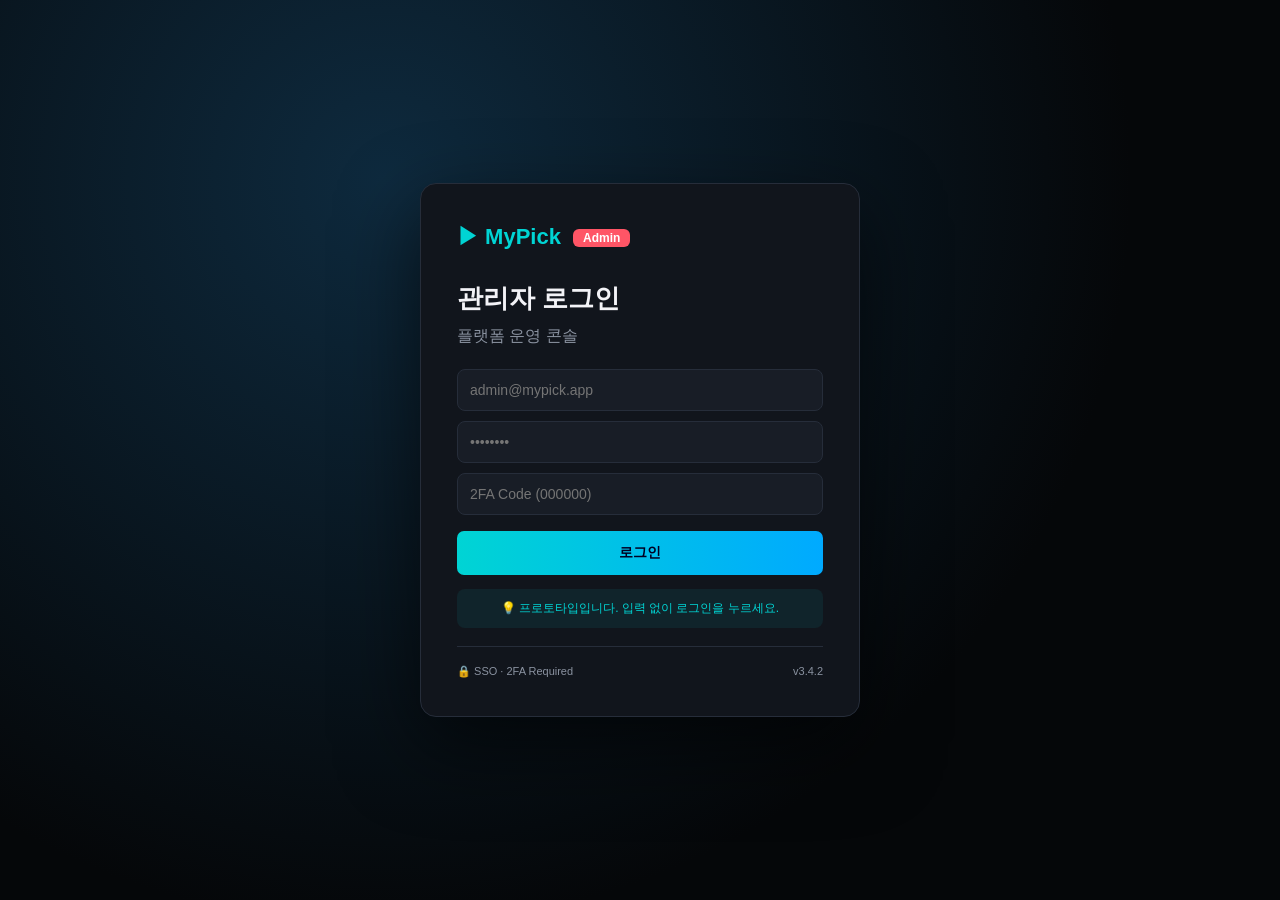
==== commit a500f082: "change brand name" ====
--- a/admin.html
+++ b/admin.html
@@ -3,7 +3,7 @@
 <head>
 <meta charset="UTF-8">
 <meta name="viewport" content="width=device-width, initial-scale=1.0">
-<title>StoryHub Admin Console</title>
+<title>MyPick Admin Console</title>
 <link rel="stylesheet" href="admin-styles.css">
 </head>
 <body>
@@ -11,11 +11,11 @@
 <!-- ============ LOGIN ============ -->
 <div id="loginOverlay" class="login-overlay">
   <div class="login-box">
-    <div class="login-brand">▶ StoryHub <span class="ad">Admin</span></div>
+    <div class="login-brand">▶ MyPick <span class="ad">Admin</span></div>
     <h1 data-i18n="login_title">관리자 로그인</h1>
     <p data-i18n="login_sub">플랫폼 운영 콘솔</p>
     <div class="login-body">
-      <input type="email" placeholder="admin@storyhub.app">
+      <input type="email" placeholder="admin@mypick.app">
       <input type="password" placeholder="••••••••">
       <input type="text" placeholder="2FA Code (000000)">
       <button class="btn-primary full" onclick="enterAdmin()" data-i18n="btn_login">로그인</button>
@@ -32,7 +32,7 @@
 <div id="console" class="console hidden">
 
   <aside class="sidebar">
-    <div class="sb-brand">▶ <span>StoryHub</span><em>Admin Console</em></div>
+    <div class="sb-brand">▶ <span>MyPick</span><em>Admin Console</em></div>
     <div class="sb-user">
       <div class="sb-user-av">A</div>
       <div>
@@ -83,7 +83,7 @@
         <div class="profile-wrap">
           <button class="avatar" id="avatarBtn">A</button>
           <div class="profile-menu hidden" id="profileMenu">
-            <div class="pm-head"><strong>Park Jaehyun</strong><span>admin@storyhub.app</span><div class="role-tag">Super Admin</div></div>
+            <div class="pm-head"><strong>Park Jaehyun</strong><span>admin@mypick.app</span><div class="role-tag">Super Admin</div></div>
             <a href="#" data-page="system"><span data-i18n="pm_account">계정 / 권한</span></a>
             <a href="#" data-page="system"><span data-i18n="pm_audit">감사 로그</span></a>
             <hr>
